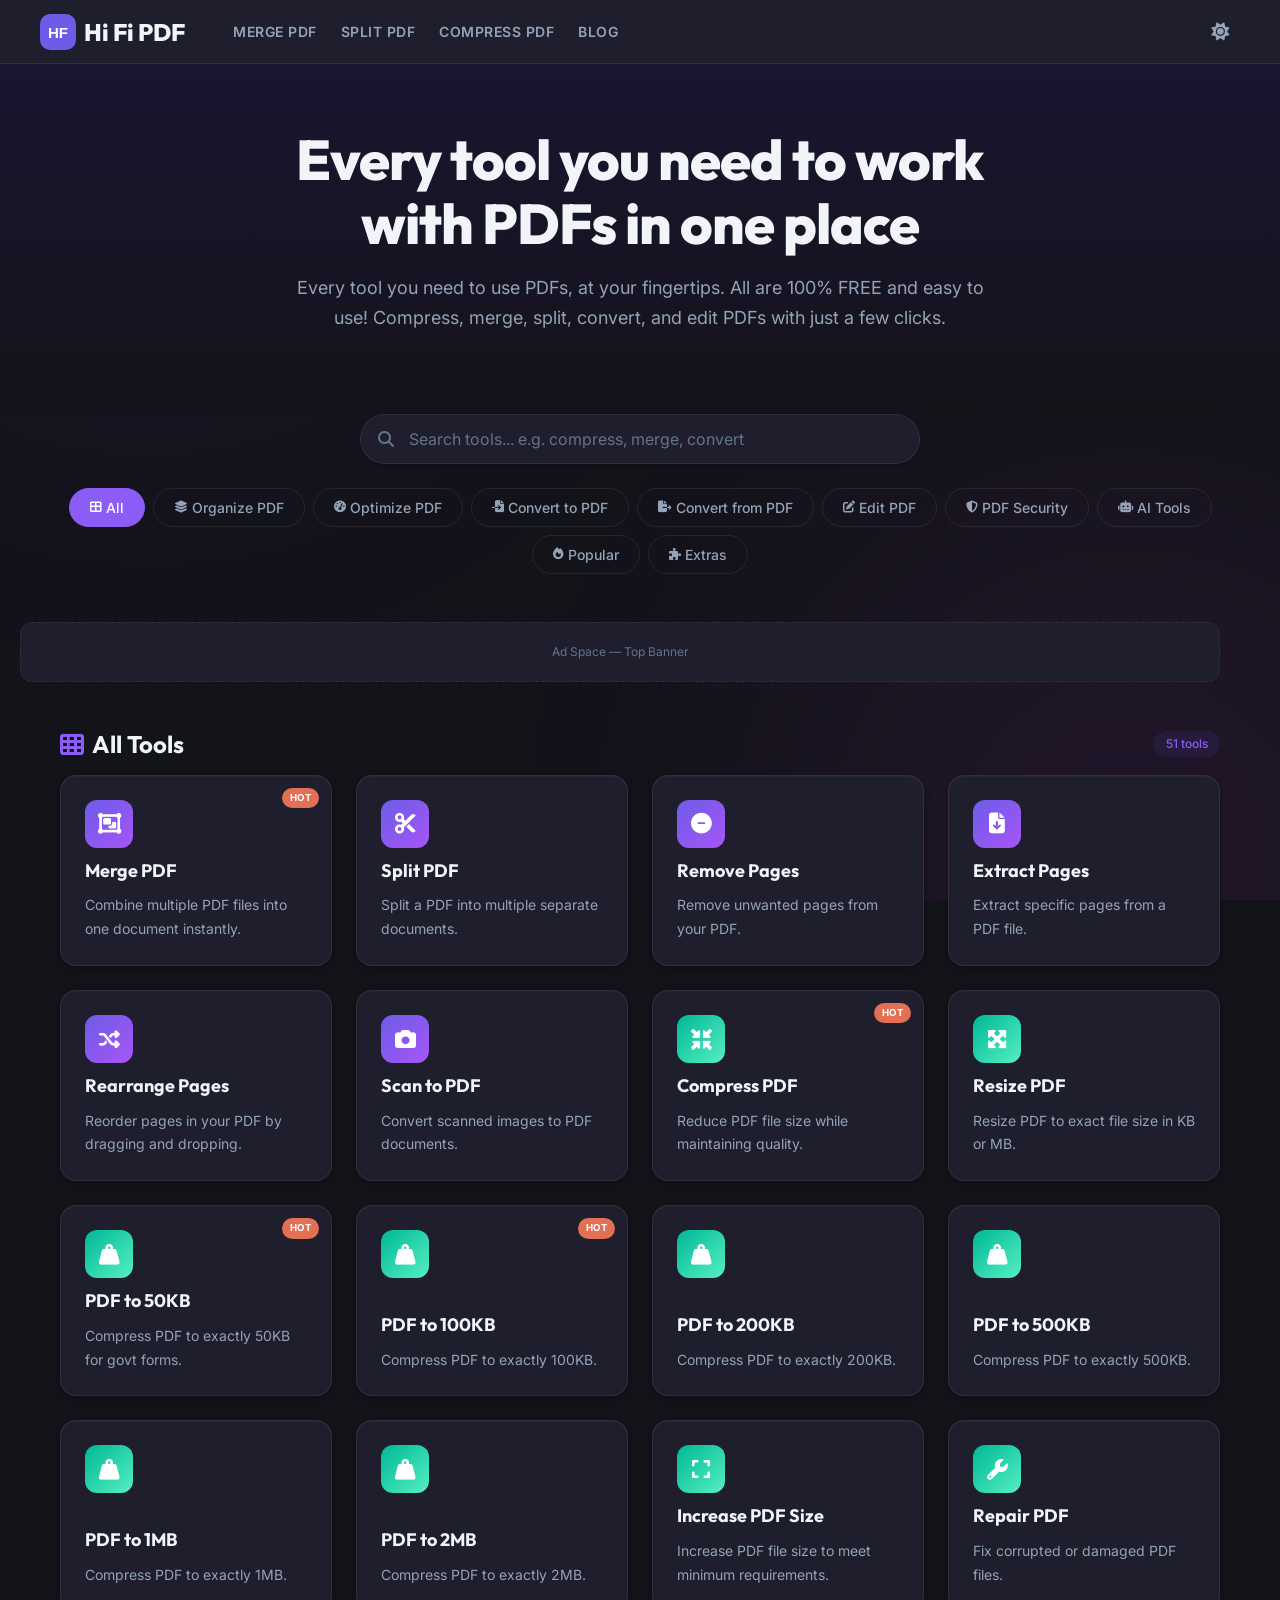
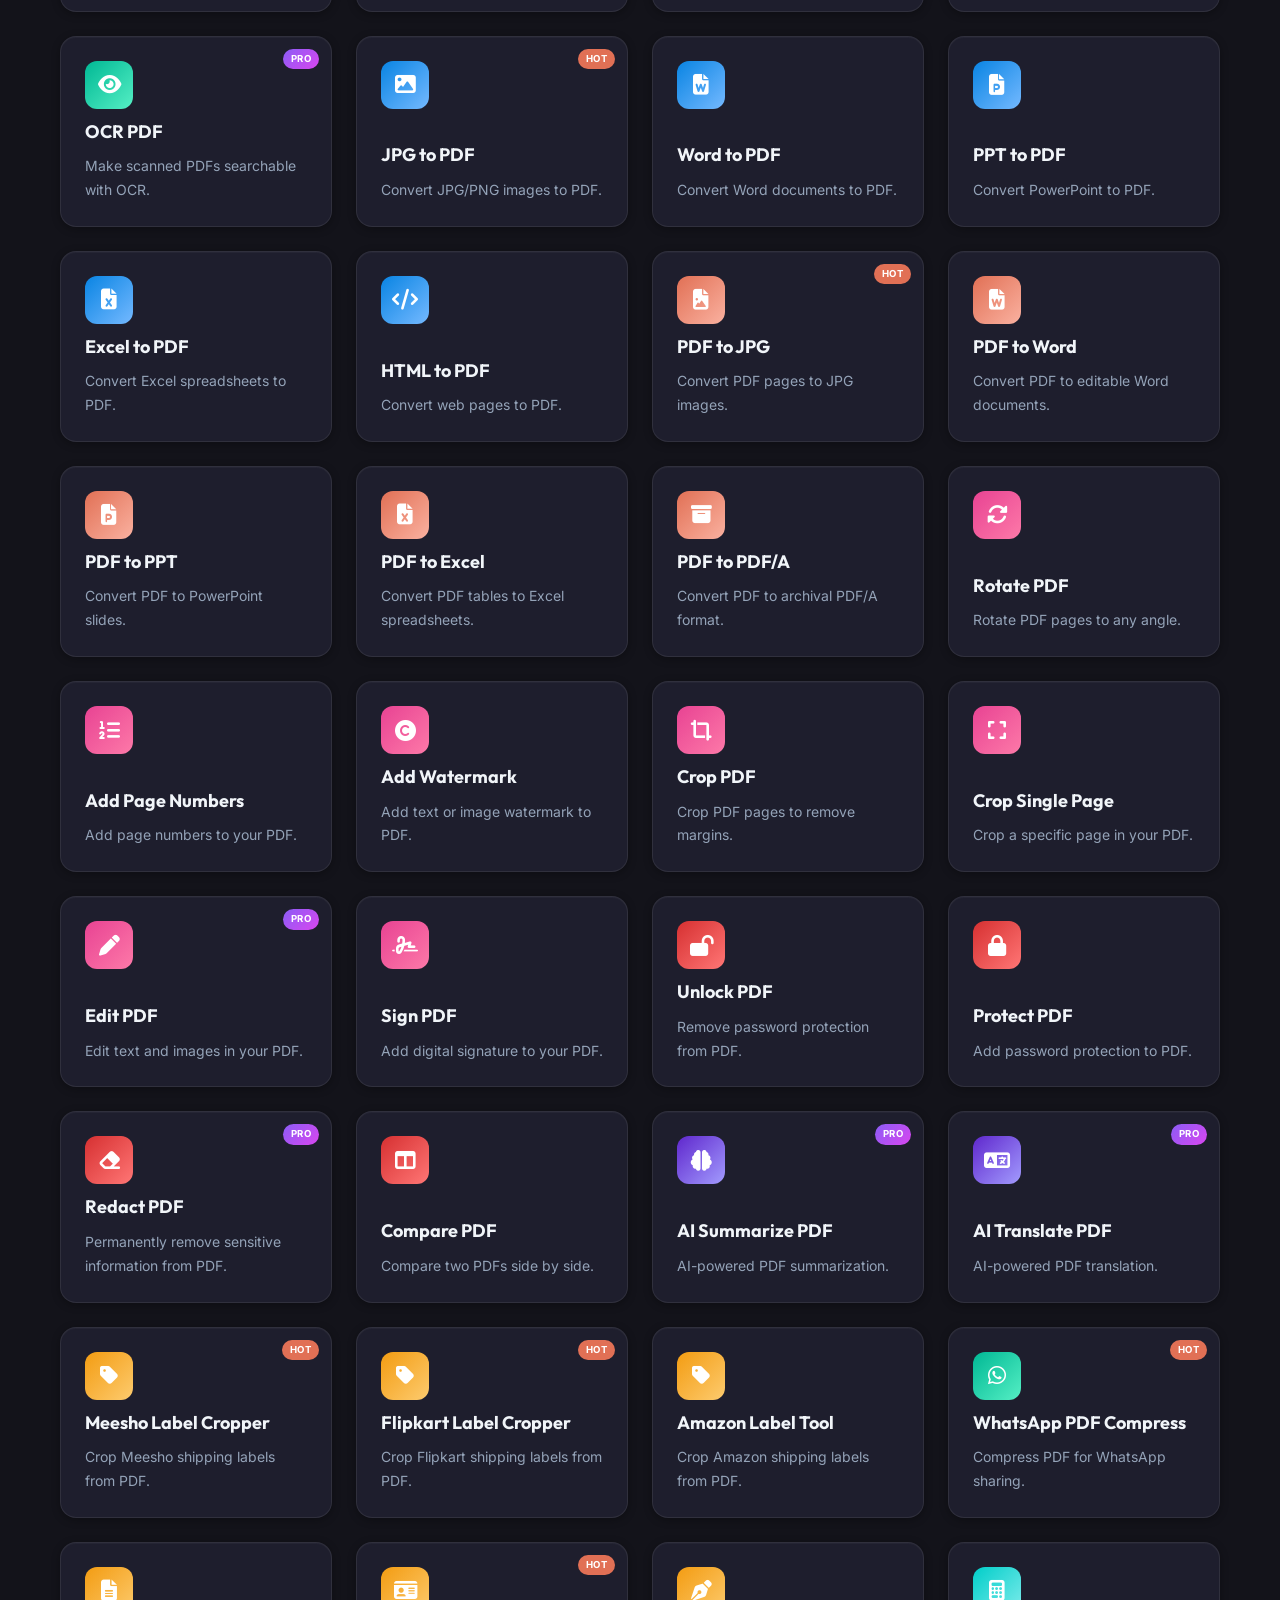
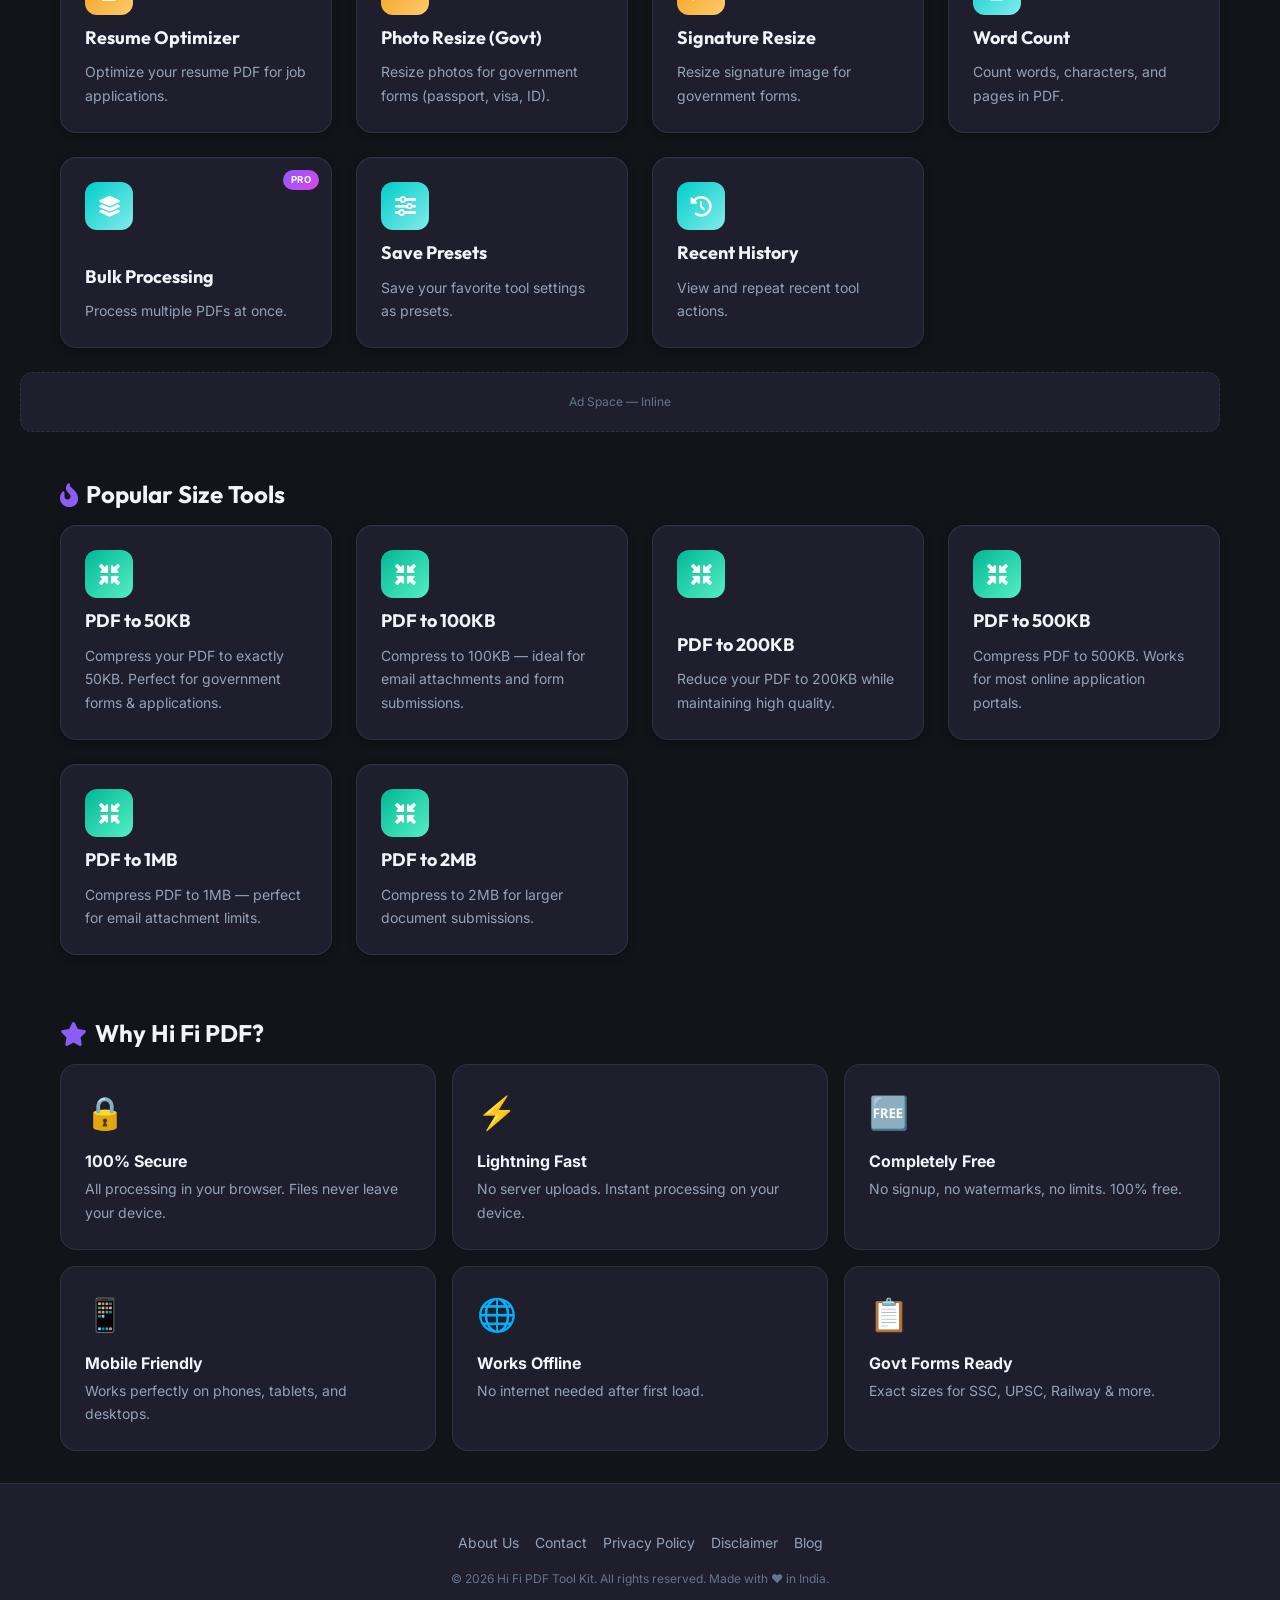
==== index.html @ 14dfd94e "Initial commit - Hi Fi PDF Tool Kit" ====
<!DOCTYPE html>
<html lang="en" data-theme="dark">
<head>
  <meta charset="UTF-8">
  <meta name="viewport" content="width=device-width, initial-scale=1.0, maximum-scale=5.0">
  <title>Hi Fi PDF Tool Kit — Fast, Secure & Smart PDF Tools</title>
  <meta name="description" content="Hi Fi PDF Tool Kit — Free online PDF tools. Compress, merge, split, convert, edit, and secure your PDFs instantly. No signup, no watermarks. Fast, secure & smart.">
  <meta name="keywords" content="pdf tools, compress pdf, merge pdf, split pdf, convert pdf, edit pdf, free pdf tools, online pdf, pdf compressor, pdf to jpg, jpg to pdf">
  <meta name="author" content="Hi Fi PDF Tool Kit">
  <meta name="robots" content="index, follow">
  <meta property="og:title" content="Hi Fi PDF Tool Kit — Fast, Secure & Smart PDF Tools">
  <meta property="og:description" content="Free online PDF tools. Compress, merge, split, convert, edit PDFs instantly. No signup required.">
  <meta property="og:type" content="website">
  <meta name="twitter:card" content="summary">
  <meta name="theme-color" content="#6C5CE7">
  <link rel="canonical" href="index.html">
  <link rel="manifest" href="manifest.json">
  <link rel="icon" type="image/svg+xml" href="data:image/svg+xml,<svg xmlns='http://www.w3.org/2000/svg' viewBox='0 0 100 100'><rect rx='20' width='100' height='100' fill='%236C5CE7'/><text x='50' y='68' text-anchor='middle' fill='white' font-size='42' font-family='Arial' font-weight='bold'>HF</text></svg>">
  <link rel="stylesheet" href="https://cdnjs.cloudflare.com/ajax/libs/font-awesome/6.5.1/css/all.min.css">
  <link href="https://unpkg.com/aos@2.3.1/dist/aos.css" rel="stylesheet">
  <link rel="stylesheet" href="css/styles.css">
  <script type="application/ld+json">
  {
    "@context": "https://schema.org",
    "@graph": [
      {
        "@type": "WebApplication",
        "name": "Hi Fi PDF Tool Kit",
        "description": "Free online PDF tools. Compress, merge, split, convert, edit and secure PDFs instantly in your browser without uploading.",
        "applicationCategory": "UtilityApplication",
        "operatingSystem": "Any",
        "aggregateRating": {
          "@type": "AggregateRating",
          "ratingValue": "4.9",
          "ratingCount": "15420"
        },
        "offers": { "@type": "Offer", "price": "0", "priceCurrency": "USD" },
        "creator": { "@type": "Organization", "name": "Hi Fi PDF Tool Kit" }
      },
      {
        "@type": "FAQPage",
        "mainEntity": [
          {
            "@type": "Question",
            "name": "Are these PDF tools really free?",
            "acceptedAnswer": { "@type": "Answer", "text": "Yes, Hi Fi PDF Tool Kit is 100% free forever. No signups, no watermarks, and no limits." }
          },
          {
            "@type": "Question",
            "name": "Is my downloaded PDF secure?",
            "acceptedAnswer": { "@type": "Answer", "text": "Absolutely. All PDF processing happens entirely in your web browser. Your files are never uploaded to our servers, ensuring maximum privacy and security." }
          }
        ]
      }
    ]
  }
  </script>
</head>
<body>
  <div class="ambient-bg"></div>

  <!-- Top Navigation (iLovePDF-style) -->
  <header class="top-nav" id="topNav">
    <div class="top-nav__inner">
      <a href="index.html" class="top-nav__brand">
        <svg width="36" height="36" viewBox="0 0 100 100" style="border-radius:10px"><rect rx="20" width="100" height="100" fill="#6C5CE7"/><text x="50" y="68" text-anchor="middle" fill="white" font-size="42" font-family="Arial" font-weight="bold">HF</text></svg>
        Hi Fi PDF
      </a>
      <nav class="top-nav__links">
        <a href="tool.html?id=merge-pdf" class="top-nav__link">Merge PDF</a>
        <a href="tool.html?id=split-pdf" class="top-nav__link">Split PDF</a>
        <a href="tool.html?id=compress-pdf" class="top-nav__link">Compress PDF</a>
        <a href="blog.html" class="top-nav__link">Blog</a>
      </nav>
      <div class="top-nav__actions">
        <button class="top-nav__btn" id="themeToggle" onclick="HiFiApp.toggleTheme()" aria-label="Toggle theme">
          <i class="fas fa-moon"></i>
        </button>
      </div>
    </div>
  </header>

  <!-- Hero Section (iLovePDF-style) -->
  <section class="hero" id="hero" data-aos="fade-up" data-aos-duration="800">
    <h1 class="hero__title">Every tool you need to work with PDFs in one place</h1>
    <p class="hero__tagline">Every tool you need to use PDFs, at your fingertips. All are 100% FREE and easy to use! Compress, merge, split, convert, and edit PDFs with just a few clicks.</p>
  </section>

  <!-- Search Bar -->
  <div class="search-bar" id="searchBar" data-aos="fade-up" data-aos-delay="100">
    <i class="fas fa-search search-bar__icon"></i>
    <input type="text" class="search-bar__input" id="searchInput" placeholder="Search tools... e.g. compress, merge, convert">
    <button class="search-bar__clear" id="searchClear"><i class="fas fa-times"></i></button>
  </div>

  <!-- Category Tabs (iLovePDF-style pills) -->
  <div class="category-tabs" id="categoryTabs" data-aos="fade-up" data-aos-delay="200">
    <button class="category-tab active" data-category="all"><i class="fas fa-th-large"></i> All</button>
    <button class="category-tab" data-category="organize"><i class="fas fa-layer-group"></i> Organize PDF</button>
    <button class="category-tab" data-category="optimize"><i class="fas fa-tachometer-alt"></i> Optimize PDF</button>
    <button class="category-tab" data-category="convert-to"><i class="fas fa-file-import"></i> Convert to PDF</button>
    <button class="category-tab" data-category="convert-from"><i class="fas fa-file-export"></i> Convert from PDF</button>
    <button class="category-tab" data-category="edit"><i class="fas fa-edit"></i> Edit PDF</button>
    <button class="category-tab" data-category="security"><i class="fas fa-shield-alt"></i> PDF Security</button>
    <button class="category-tab" data-category="ai"><i class="fas fa-robot"></i> AI Tools</button>
    <button class="category-tab" data-category="viral"><i class="fas fa-fire"></i> Popular</button>
    <button class="category-tab" data-category="extras"><i class="fas fa-puzzle-piece"></i> Extras</button>
  </div>

  <!-- Ad Zone Top -->
  <div class="ad-zone" id="adTop">Ad Space — Top Banner</div>

  <!-- Recent Tools -->
  <section id="recentSection" class="hidden">
    <div class="section-header">
      <h2 class="section-header__title"><i class="fas fa-history text-primary"></i> Recent Tools</h2>
      <a href="tool.html?id=recent-history" class="section-header__link">View All →</a>
    </div>
    <div class="tools-grid" id="recentGrid"></div>
  </section>

  <!-- No Results -->
  <div id="noResults" class="hidden" style="text-align:center;padding:var(--space-2xl) var(--container-padding)">
    <div style="font-size:3rem;margin-bottom:var(--space-base)">🔍</div>
    <h3 style="margin-bottom:var(--space-sm)">No tools found</h3>
    <p style="font-size:var(--fs-sm)">Try a different search term</p>
  </div>

  <!-- Tools Grid -->
  <div class="section-header" id="toolsSectionHeader" data-aos="fade-up" data-aos-delay="300">
    <h2 class="section-header__title"><i class="fas fa-th text-primary"></i> All Tools</h2>
    <span class="chip chip--primary" id="toolCount">50+ tools</span>
  </div>
  <div class="tools-grid" id="toolsGrid"></div>

  <!-- Ad Zone Inline -->
  <div class="ad-zone mt-lg" id="adInline">Ad Space — Inline</div>

  <!-- Popular Size Tools (SEO) -->
  <section data-aos="fade-up">
    <div class="section-header">
      <h2 class="section-header__title"><i class="fas fa-fire-alt text-primary"></i> Popular Size Tools</h2>
    </div>
    <div class="tools-grid">
      <a href="compress-pdf-to.html?size=50kb" class="tool-card">
        <div class="tool-card__icon icon-bg-green"><i class="fas fa-compress-arrows-alt"></i></div>
        <span class="tool-card__name">PDF to 50KB</span>
        <span class="tool-card__desc">Compress your PDF to exactly 50KB. Perfect for government forms & applications.</span>
      </a>
      <a href="compress-pdf-to.html?size=100kb" class="tool-card">
        <div class="tool-card__icon icon-bg-green"><i class="fas fa-compress-arrows-alt"></i></div>
        <span class="tool-card__name">PDF to 100KB</span>
        <span class="tool-card__desc">Compress to 100KB — ideal for email attachments and form submissions.</span>
      </a>
      <a href="compress-pdf-to.html?size=200kb" class="tool-card">
        <div class="tool-card__icon icon-bg-green"><i class="fas fa-compress-arrows-alt"></i></div>
        <span class="tool-card__name">PDF to 200KB</span>
        <span class="tool-card__desc">Reduce your PDF to 200KB while maintaining high quality.</span>
      </a>
      <a href="compress-pdf-to.html?size=500kb" class="tool-card">
        <div class="tool-card__icon icon-bg-green"><i class="fas fa-compress-arrows-alt"></i></div>
        <span class="tool-card__name">PDF to 500KB</span>
        <span class="tool-card__desc">Compress PDF to 500KB. Works for most online application portals.</span>
      </a>
      <a href="compress-pdf-to.html?size=1mb" class="tool-card">
        <div class="tool-card__icon icon-bg-green"><i class="fas fa-compress-arrows-alt"></i></div>
        <span class="tool-card__name">PDF to 1MB</span>
        <span class="tool-card__desc">Compress PDF to 1MB — perfect for email attachment limits.</span>
      </a>
      <a href="compress-pdf-to.html?size=2mb" class="tool-card">
        <div class="tool-card__icon icon-bg-green"><i class="fas fa-compress-arrows-alt"></i></div>
        <span class="tool-card__name">PDF to 2MB</span>
        <span class="tool-card__desc">Compress to 2MB for larger document submissions.</span>
      </a>
    </div>
  </section>

  <!-- Features Section -->
  <section class="mt-xl" data-aos="fade-up" data-aos-duration="800">
    <div class="section-header">
      <h2 class="section-header__title"><i class="fas fa-star text-primary"></i> Why Hi Fi PDF?</h2>
    </div>
    <div class="benefits-grid">
      <div class="benefit-card"><div class="benefit-card__icon">🔒</div><div class="benefit-card__title">100% Secure</div><div class="benefit-card__desc">All processing in your browser. Files never leave your device.</div></div>
      <div class="benefit-card"><div class="benefit-card__icon">⚡</div><div class="benefit-card__title">Lightning Fast</div><div class="benefit-card__desc">No server uploads. Instant processing on your device.</div></div>
      <div class="benefit-card"><div class="benefit-card__icon">🆓</div><div class="benefit-card__title">Completely Free</div><div class="benefit-card__desc">No signup, no watermarks, no limits. 100% free.</div></div>
      <div class="benefit-card"><div class="benefit-card__icon">📱</div><div class="benefit-card__title">Mobile Friendly</div><div class="benefit-card__desc">Works perfectly on phones, tablets, and desktops.</div></div>
      <div class="benefit-card"><div class="benefit-card__icon">🌐</div><div class="benefit-card__title">Works Offline</div><div class="benefit-card__desc">No internet needed after first load.</div></div>
      <div class="benefit-card"><div class="benefit-card__icon">📋</div><div class="benefit-card__title">Govt Forms Ready</div><div class="benefit-card__desc">Exact sizes for SSC, UPSC, Railway & more.</div></div>
    </div>
  </section>

  <!-- Footer -->
  <footer class="footer mt-xl" data-aos="fade-in">
    <div class="footer__links">
      <a href="about.html">About Us</a>
      <a href="contact.html">Contact</a>
      <a href="privacy.html">Privacy Policy</a>
      <a href="disclaimer.html">Disclaimer</a>
      <a href="blog.html">Blog</a>
    </div>
    <p class="footer__copy">© 2026 Hi Fi PDF Tool Kit. All rights reserved. Made with ❤️ in India.</p>
  </footer>

  <!-- Bottom Navigation -->
  <nav class="bottom-nav" id="bottomNav">
    <a href="index.html" class="bottom-nav__item active"><i class="fas fa-home"></i><span>Home</span></a>
    <a href="tool.html?id=compress-pdf" class="bottom-nav__item"><i class="fas fa-compress-arrows-alt"></i><span>Compress</span></a>
    <a href="blog.html" class="bottom-nav__item"><i class="fas fa-book"></i><span>Blog</span></a>
    <a href="tool.html?id=merge-pdf" class="bottom-nav__item"><i class="fas fa-object-group"></i><span>Merge</span></a>
    <a href="tool.html?id=recent-history" class="bottom-nav__item"><i class="fas fa-history"></i><span>Recent</span></a>
  </nav>

  <!-- Scripts -->
  <script src="https://unpkg.com/aos@2.3.1/dist/aos.js"></script>
  <script src="js/tools-config.js"></script>
  <script src="js/app.js"></script>
  <script>
    document.addEventListener('DOMContentLoaded', () => {
      HiFiApp.renderToolsGrid(ALL_TOOLS);
      const count = document.getElementById('toolCount');
      if (count) count.textContent = ALL_TOOLS.length + ' tools';
    });
  </script>
</body>
</html>
---- css/styles.css ----
/* ============================================
   Hi Fi PDF Tool Kit — Design System v3.0
   iLovePDF-Inspired Professional Redesign
   ============================================ */

/* --- Google Fonts --- */
@import url('https://fonts.googleapis.com/css2?family=Inter:wght@400;500;600;700;800&family=Outfit:wght@600;700;800&display=swap');

/* --- CSS Custom Properties --- */
:root {
  /* Primary Brand */
  --primary: #6C5CE7;
  --primary-light: #a29bfe;
  --primary-dark: #5a4bd1;
  --primary-gradient: linear-gradient(135deg, #6C5CE7, #a855f7);
  --primary-glow: 0 0 20px rgba(108, 92, 231, 0.3);

  /* Accent */
  --accent: #00B894;
  --accent-light: #55efc4;
  --accent-gradient: linear-gradient(135deg, #00B894, #00cec9);

  /* Backgrounds — Light, Clean, Professional */
  --bg-body: #f5f7ff;
  --bg-primary: #f5f7ff;
  --bg-secondary: #eef1fb;
  --bg-card: #FFFFFF;
  --bg-card-alt: #f0f2fa;
  --bg-elevated: #FFFFFF;
  --bg-glass: rgba(255, 255, 255, 0.85);
  --bg-overlay: rgba(0, 0, 0, 0.5);
  --bg-hero: linear-gradient(180deg, #ede8ff 0%, #f5f7ff 100%);

  /* Text */
  --text-primary: #1e293b;
  --text-secondary: #64748b;
  --text-tertiary: #94a3b8;
  --text-on-primary: #FFFFFF;

  /* Borders */
  --border: #e2e8f0;
  --border-light: #f1f5f9;
  --border-focus: #6C5CE7;

  /* Status */
  --success: #00B894;
  --success-bg: rgba(0, 184, 148, 0.1);
  --warning: #FDCB6E;
  --warning-bg: rgba(253, 203, 110, 0.1);
  --error: #E17055;
  --error-bg: rgba(225, 112, 85, 0.1);
  --info: #74b9ff;
  --info-bg: rgba(116, 185, 255, 0.1);

  /* Shadows */
  --shadow-sm: 0 1px 3px rgba(0, 0, 0, 0.04);
  --shadow-md: 0 4px 12px rgba(0, 0, 0, 0.06);
  --shadow-lg: 0 8px 30px rgba(0, 0, 0, 0.08);
  --shadow-xl: 0 20px 50px rgba(0, 0, 0, 0.1);
  --shadow-card: 0 1px 3px rgba(0,0,0,0.04), 0 2px 8px rgba(108, 92, 231, 0.04);
  --shadow-card-hover: 0 8px 30px rgba(108, 92, 231, 0.12), 0 2px 8px rgba(0,0,0,0.04);

  /* Radius */
  --radius-sm: 8px;
  --radius-md: 12px;
  --radius-lg: 16px;
  --radius-xl: 24px;
  --radius-full: 9999px;

  /* Spacing */
  --space-xs: 4px;
  --space-sm: 8px;
  --space-md: 12px;
  --space-base: 16px;
  --space-lg: 24px;
  --space-xl: 32px;
  --space-2xl: 48px;
  --space-3xl: 64px;

  /* Typography */
  --font-body: 'Inter', -apple-system, BlinkMacSystemFont, sans-serif;
  --font-heading: 'Outfit', 'Inter', sans-serif;
  --fs-xs: 0.75rem;
  --fs-sm: 0.875rem;
  --fs-base: 1rem;
  --fs-lg: 1.125rem;
  --fs-xl: 1.5rem;
  --fs-2xl: 2rem;
  --fs-3xl: 2.75rem;
  --fs-4xl: 3.5rem;
  --fw-normal: 400;
  --fw-medium: 500;
  --fw-semibold: 600;
  --fw-bold: 700;
  --fw-extrabold: 800;
  --lh-tight: 1.2;
  --lh-normal: 1.5;
  --lh-relaxed: 1.7;

  /* Transitions */
  --transition-fast: 150ms ease;
  --transition-base: 250ms ease;
  --transition-slow: 400ms cubic-bezier(0.4, 0, 0.2, 1);
  --transition-bounce: 500ms cubic-bezier(0.34, 1.56, 0.64, 1);

  /* Z-Index */
  --z-dropdown: 100;
  --z-sticky: 200;
  --z-modal-bg: 300;
  --z-modal: 400;
  --z-toast: 500;
  --z-tooltip: 600;

  /* Layout */
  --nav-height: 64px;
  --bottom-nav-height: 64px;
  --max-width: 1200px;
  --container-padding: 20px;
}

/* --- Premium Dark Mode --- */
[data-theme="dark"] {
  --primary: #8b5cf6;
  --primary-light: #a78bfa;
  --primary-dark: #7c3aed;
  --primary-gradient: linear-gradient(135deg, #8b5cf6, #d946ef);
  --primary-glow: 0 0 25px rgba(139, 92, 246, 0.4);
  --accent: #22d3ee;
  --accent-light: #67e8f9;
  --accent-gradient: linear-gradient(135deg, #06b6d4, #3b82f6);
  --bg-body: #13131a;
  --bg-primary: #13131a;
  --bg-secondary: #1e1e2d;
  --bg-card: #1e1e2d;
  --bg-card-alt: #252538;
  --bg-elevated: #252538;
  --bg-glass: rgba(19, 19, 26, 0.85);
  --bg-overlay: rgba(0, 0, 0, 0.85);
  --bg-hero: linear-gradient(180deg, #1a1530 0%, #13131a 100%);
  --text-primary: #f1f5f9;
  --text-secondary: #94a3b8;
  --text-tertiary: #64748b;
  --border: rgba(255, 255, 255, 0.08);
  --border-light: rgba(255, 255, 255, 0.04);
  --shadow-sm: 0 1px 3px rgba(0, 0, 0, 0.3);
  --shadow-md: 0 4px 12px rgba(0, 0, 0, 0.4);
  --shadow-lg: 0 8px 30px rgba(0, 0, 0, 0.5);
  --shadow-card: 0 2px 8px rgba(0,0,0,0.3), inset 0 1px 0 rgba(255,255,255,0.03);
  --shadow-card-hover: 0 12px 30px rgba(139,92,246,0.2), inset 0 1px 0 rgba(255,255,255,0.08);
}

/* --- Reset & Base --- */
*, *::before, *::after {
  margin: 0;
  padding: 0;
  box-sizing: border-box;
}

html {
  scroll-behavior: smooth;
  -webkit-text-size-adjust: 100%;
  -webkit-tap-highlight-color: transparent;
}

body {
  font-family: var(--font-body);
  font-size: var(--fs-base);
  line-height: var(--lh-normal);
  color: var(--text-primary);
  background-color: var(--bg-body);
  min-height: 100vh;
  overflow-x: hidden;
  -webkit-font-smoothing: antialiased;
  -moz-osx-font-smoothing: grayscale;
  padding-bottom: calc(var(--bottom-nav-height) + 16px);
  position: relative;
}

/* Premium Ambient Background */
.ambient-bg {
  position: fixed;
  top: 0;
  left: 0;
  width: 100vw;
  height: 100vh;
  pointer-events: none;
  z-index: -1;
  overflow: hidden;
}
.ambient-bg::before, .ambient-bg::after {
  content: '';
  position: absolute;
  width: 700px;
  height: 700px;
  border-radius: 50%;
  filter: blur(150px);
  opacity: 0.12;
  animation: float 30s cubic-bezier(0.4, 0, 0.2, 1) infinite alternate;
}
[data-theme="dark"] .ambient-bg::before, [data-theme="dark"] .ambient-bg::after { opacity: 0.08; }
.ambient-bg::before {
  top: -300px;
  left: -200px;
  background: var(--primary);
}
.ambient-bg::after {
  bottom: -300px;
  right: -200px;
  background: #d946ef;
  animation-delay: -15s;
}
@keyframes float {
  0% { transform: translate(0, 0) scale(1); }
  50% { transform: translate(10%, 10%) scale(1.1); }
  100% { transform: translate(-5%, 5%) scale(0.95); }
}

a { color: var(--primary); text-decoration: none; transition: color var(--transition-fast); }
a:hover { color: var(--primary-dark); }
img { max-width: 100%; height: auto; display: block; }
button { cursor: pointer; font-family: inherit; border: none; background: none; }
input, select, textarea { font-family: inherit; font-size: inherit; }
ul, ol { list-style: none; }

/* --- Typography --- */
h1, h2, h3, h4, h5, h6 {
  font-family: var(--font-heading);
  font-weight: var(--fw-bold);
  line-height: var(--lh-tight);
  color: var(--text-primary);
}
h1 { font-size: var(--fs-2xl); }
h2 { font-size: var(--fs-xl); }
h3 { font-size: var(--fs-lg); }
p { color: var(--text-secondary); line-height: var(--lh-relaxed); }

/* --- Container --- */
.container {
  width: 100%;
  max-width: var(--max-width);
  margin: 0 auto;
  padding: 0 var(--container-padding);
}

/* ============================================
   TOP NAVIGATION BAR (iLovePDF-style)
   ============================================ */
.top-nav {
  position: sticky;
  top: 0;
  z-index: var(--z-sticky);
  background: var(--bg-card);
  border-bottom: 1px solid var(--border);
  height: var(--nav-height);
  display: flex;
  align-items: center;
  padding: 0 var(--container-padding);
  transition: box-shadow var(--transition-base);
}
.top-nav.scrolled {
  box-shadow: var(--shadow-md);
}

.top-nav__inner {
  display: flex;
  align-items: center;
  width: 100%;
  max-width: var(--max-width);
  margin: 0 auto;
}

.top-nav__brand {
  display: flex;
  align-items: center;
  gap: var(--space-sm);
  font-family: var(--font-heading);
  font-weight: var(--fw-extrabold);
  font-size: var(--fs-xl);
  color: var(--text-primary);
  text-decoration: none;
  flex-shrink: 0;
}
.top-nav__brand:hover { color: var(--primary); }

.top-nav__brand img, .top-nav__brand svg {
  width: 36px;
  height: 36px;
  border-radius: var(--radius-sm);
}

/* Desktop nav links */
.top-nav__links {
  display: none;
  align-items: center;
  gap: var(--space-lg);
  margin-left: var(--space-2xl);
}
@media (min-width: 769px) {
  .top-nav__links { display: flex; }
}
.top-nav__link {
  font-size: var(--fs-sm);
  font-weight: var(--fw-semibold);
  color: var(--text-secondary);
  text-decoration: none;
  text-transform: uppercase;
  letter-spacing: 0.5px;
  transition: color var(--transition-fast);
  white-space: nowrap;
}
.top-nav__link:hover, .top-nav__link.active {
  color: var(--text-primary);
}

.top-nav__actions {
  display: flex;
  align-items: center;
  gap: var(--space-sm);
  margin-left: auto;
}

.top-nav__btn {
  width: 40px;
  height: 40px;
  display: flex;
  align-items: center;
  justify-content: center;
  border-radius: var(--radius-full);
  color: var(--text-secondary);
  font-size: var(--fs-lg);
  transition: all var(--transition-fast);
}

.top-nav__btn:hover, .top-nav__btn.active {
  background: var(--bg-secondary);
  color: var(--primary);
}

/* ============================================
   HERO SECTION (iLovePDF-style)
   ============================================ */
.hero {
  background: var(--bg-hero);
  padding: var(--space-3xl) var(--container-padding) var(--space-2xl);
  text-align: center;
  position: relative;
  overflow: hidden;
}

.hero__title {
  font-family: var(--font-heading);
  font-size: clamp(1.8rem, 5vw, var(--fs-4xl));
  font-weight: var(--fw-extrabold);
  color: var(--text-primary);
  margin-bottom: var(--space-base);
  line-height: 1.15;
  letter-spacing: -1px;
  max-width: 800px;
  margin-left: auto;
  margin-right: auto;
}

.hero__tagline {
  font-size: clamp(var(--fs-base), 2vw, var(--fs-lg));
  color: var(--text-secondary);
  max-width: 700px;
  margin: 0 auto var(--space-xl);
  line-height: var(--lh-relaxed);
}

/* ============================================
   CATEGORY TABS (iLovePDF-style pills)
   ============================================ */
.category-tabs {
  display: flex;
  flex-wrap: wrap;
  justify-content: center;
  gap: var(--space-sm);
  padding: 0 var(--container-padding) var(--space-xl);
}

.category-tabs::-webkit-scrollbar { display: none; }

.category-tab {
  flex-shrink: 0;
  padding: 10px 20px;
  border-radius: var(--radius-full);
  font-size: var(--fs-sm);
  font-weight: var(--fw-medium);
  color: var(--text-secondary);
  background: transparent;
  border: 1.5px solid var(--border);
  white-space: nowrap;
  transition: all var(--transition-fast);
  display: flex;
  align-items: center;
  gap: var(--space-xs);
  cursor: pointer;
}

.category-tab:hover {
  border-color: var(--text-secondary);
  color: var(--text-primary);
  background: var(--bg-card);
}

.category-tab.active {
  background: var(--text-primary);
  color: var(--bg-card);
  border-color: var(--text-primary);
}
[data-theme="dark"] .category-tab.active {
  background: var(--primary);
  color: #fff;
  border-color: var(--primary);
}

.category-tab i { font-size: var(--fs-xs); }

/* ============================================
   SEARCH BAR
   ============================================ */
.search-bar {
  position: relative;
  max-width: 600px;
  margin: 0 auto var(--space-lg);
  padding: 0 var(--container-padding);
}

.search-bar__input {
  width: 100%;
  padding: 14px 20px;
  padding-left: 48px;
  border-radius: var(--radius-full);
  border: 1.5px solid var(--border);
  background: var(--bg-card);
  color: var(--text-primary);
  font-size: var(--fs-base);
  transition: all var(--transition-fast);
  outline: none;
  box-shadow: var(--shadow-sm);
}

.search-bar__input:focus {
  border-color: var(--primary);
  box-shadow: 0 0 0 3px rgba(108, 92, 231, 0.12);
}

.search-bar__input::placeholder { color: var(--text-tertiary); }

.search-bar__icon {
  position: absolute;
  left: calc(var(--container-padding) + 18px);
  top: 50%;
  transform: translateY(-50%);
  color: var(--text-tertiary);
  font-size: var(--fs-base);
}

.search-bar__clear {
  position: absolute;
  right: calc(var(--container-padding) + 14px);
  top: 50%;
  transform: translateY(-50%);
  color: var(--text-tertiary);
  font-size: var(--fs-sm);
  display: none;
  width: 28px;
  height: 28px;
  align-items: center;
  justify-content: center;
  border-radius: var(--radius-full);
}

.search-bar__clear.visible { display: flex; }

/* ============================================
   TOOL CARDS GRID (iLovePDF-style)
   ============================================ */
.tools-grid {
  display: grid;
  grid-template-columns: repeat(2, 1fr);
  gap: var(--space-base);
  padding: 0 var(--container-padding);
  max-width: var(--max-width);
  margin: 0 auto;
}

@media (min-width: 600px) { .tools-grid { grid-template-columns: repeat(3, 1fr); } }
@media (min-width: 900px) { .tools-grid { grid-template-columns: repeat(4, 1fr); gap: var(--space-lg); } }

/* ============================================
   TOOL CARD (iLovePDF-style – Large with Description)
   ============================================ */
.tool-card {
  background: var(--bg-card);
  border-radius: var(--radius-lg);
  padding: var(--space-lg);
  text-align: left;
  border: 1px solid var(--border);
  box-shadow: var(--shadow-card);
  transition: all 0.3s ease;
  cursor: pointer;
  position: relative;
  overflow: hidden;
  display: flex;
  flex-direction: column;
  align-items: flex-start;
  gap: var(--space-md);
  min-height: 180px;
  text-decoration: none;
  color: inherit;
}

.tool-card:hover {
  transform: translateY(-4px);
  box-shadow: var(--shadow-card-hover);
  border-color: var(--primary-light);
}

.tool-card:active {
  transform: translateY(-1px);
}

.tool-card__icon {
  width: 48px;
  height: 48px;
  border-radius: var(--radius-md);
  display: flex;
  align-items: center;
  justify-content: center;
  font-size: 1.3rem;
  color: #fff;
  flex-shrink: 0;
}

.tool-card__name {
  font-family: var(--font-heading);
  font-size: var(--fs-lg);
  font-weight: var(--fw-bold);
  color: var(--text-primary);
  line-height: var(--lh-tight);
  margin-top: auto;
}

.tool-card__desc {
  font-size: var(--fs-sm);
  color: var(--text-secondary);
  line-height: var(--lh-relaxed);
  display: -webkit-box;
  -webkit-line-clamp: 3;
  line-clamp: 3;
  -webkit-box-orient: vertical;
  overflow: hidden;
}

.tool-card__badge {
  position: absolute;
  top: var(--space-md);
  right: var(--space-md);
  font-size: 0.6rem;
  font-weight: var(--fw-bold);
  padding: 3px 8px;
  border-radius: var(--radius-full);
  text-transform: uppercase;
  letter-spacing: 0.5px;
}

.tool-card__badge--new { background: var(--accent); color: #fff; }
.tool-card__badge--hot { background: var(--error); color: #fff; }
.tool-card__badge--pro { background: var(--primary-gradient); color: #fff; }

/* Icon BG Colors */
.icon-bg-purple { background: linear-gradient(135deg, #6C5CE7, #a855f7); }
.icon-bg-blue { background: linear-gradient(135deg, #0984e3, #74b9ff); }
.icon-bg-green { background: linear-gradient(135deg, #00b894, #55efc4); }
.icon-bg-orange { background: linear-gradient(135deg, #e17055, #fab1a0); }
.icon-bg-pink { background: linear-gradient(135deg, #e84393, #fd79a8); }
.icon-bg-teal { background: linear-gradient(135deg, #00cec9, #81ecec); }
.icon-bg-red { background: linear-gradient(135deg, #d63031, #ff7675); }
.icon-bg-yellow { background: linear-gradient(135deg, #f39c12, #fdcb6e); }
.icon-bg-indigo { background: linear-gradient(135deg, #5f27cd, #a29bfe); }

/* ============================================
   SECTION HEADERS
   ============================================ */
.section-header {
  display: flex;
  align-items: center;
  justify-content: space-between;
  padding: var(--space-xl) var(--container-padding) var(--space-base);
  max-width: var(--max-width);
  margin: 0 auto;
}

.section-header__title {
  font-size: var(--fs-xl);
  font-weight: var(--fw-bold);
  display: flex;
  align-items: center;
  gap: var(--space-sm);
}

.section-header__link {
  font-size: var(--fs-sm);
  font-weight: var(--fw-medium);
  color: var(--primary);
}

/* ============================================
   FILE UPLOAD ZONE
   ============================================ */
.upload-zone {
  border: 2px dashed rgba(108, 92, 231, 0.4);
  border-radius: var(--radius-xl);
  padding: var(--space-2xl) var(--space-lg);
  text-align: center;
  transition: all 0.3s ease;
  cursor: pointer;
  background: var(--bg-card);
  position: relative;
  overflow: hidden;
}

.upload-zone:hover, .upload-zone.drag-over {
  border-color: var(--primary);
  background: rgba(108, 92, 231, 0.03);
  box-shadow: 0 10px 40px rgba(108, 92, 231, 0.12);
  transform: translateY(-2px);
}

.upload-zone:hover .upload-zone__icon {
  transform: scale(1.1) translateY(-5px);
  opacity: 1;
}

.upload-zone__icon {
  font-size: 3rem;
  color: var(--primary);
  margin-bottom: var(--space-base);
  transition: all 0.3s cubic-bezier(0.34, 1.56, 0.64, 1);
  opacity: 0.9;
}

.upload-zone__title {
  font-size: var(--fs-lg);
  font-weight: var(--fw-semibold);
  margin-bottom: var(--space-sm);
}

.upload-zone__subtitle {
  font-size: var(--fs-sm);
  color: var(--text-tertiary);
}

.upload-zone__btn {
  display: inline-flex;
  align-items: center;
  gap: var(--space-sm);
  margin-top: var(--space-base);
  padding: var(--space-md) var(--space-lg);
  background: var(--primary-gradient);
  color: #fff;
  border-radius: var(--radius-full);
  font-weight: var(--fw-semibold);
  font-size: var(--fs-base);
  box-shadow: var(--primary-glow);
  transition: all var(--transition-base);
}

.upload-zone__btn:hover {
  transform: translateY(-2px);
  box-shadow: 0 6px 20px rgba(108, 92, 231, 0.4);
}

/* ============================================
   BUTTONS
   ============================================ */
.btn {
  display: inline-flex;
  align-items: center;
  justify-content: center;
  gap: var(--space-sm);
  font-weight: var(--fw-semibold);
  border-radius: var(--radius-full);
  transition: all var(--transition-base);
  white-space: nowrap;
  line-height: 1;
  text-decoration: none;
}

.btn--primary {
  background: var(--primary-gradient);
  color: #fff;
  padding: var(--space-md) var(--space-lg);
  box-shadow: var(--primary-glow);
}

.btn--primary:hover { transform: translateY(-1px); box-shadow: 0 6px 20px rgba(108, 92, 231, 0.4); }

.btn--secondary {
  background: var(--bg-card);
  color: var(--text-primary);
  padding: var(--space-md) var(--space-lg);
  border: 1px solid var(--border);
}

.btn--secondary:hover { border-color: var(--primary); color: var(--primary); }

.btn--success {
  background: var(--accent-gradient);
  color: #fff;
  padding: var(--space-md) var(--space-lg);
}

.btn--sm { padding: var(--space-sm) var(--space-base); font-size: var(--fs-sm); }
.btn--lg { padding: var(--space-base) var(--space-xl); font-size: var(--fs-lg); }
.btn--block { width: 100%; }
.btn:disabled { opacity: 0.5; pointer-events: none; }

/* ============================================
   PROGRESS BAR
   ============================================ */
.progress {
  width: 100%;
  height: 8px;
  background: var(--bg-secondary);
  border-radius: var(--radius-full);
  overflow: hidden;
}

.progress__bar {
  height: 100%;
  background: var(--primary-gradient);
  border-radius: var(--radius-full);
  transition: width var(--transition-slow);
  width: 0%;
}

.progress__bar--success { background: var(--accent-gradient); }

/* ============================================
   RESULT CARD
   ============================================ */
.result-card {
  background: var(--bg-card);
  border-radius: var(--radius-lg);
  padding: var(--space-lg);
  border: 1px solid var(--border-light);
  box-shadow: var(--shadow-md);
}

.result-card__header {
  display: flex;
  align-items: center;
  gap: var(--space-md);
  margin-bottom: var(--space-base);
}

.result-card__icon {
  width: 48px;
  height: 48px;
  border-radius: var(--radius-md);
  background: var(--success-bg);
  color: var(--success);
  display: flex;
  align-items: center;
  justify-content: center;
  font-size: var(--fs-xl);
}

.result-card__info { flex: 1; }
.result-card__filename { font-weight: var(--fw-semibold); font-size: var(--fs-sm); }
.result-card__meta { font-size: var(--fs-xs); color: var(--text-tertiary); }

.result-card__savings {
  display: inline-flex;
  align-items: center;
  gap: var(--space-xs);
  background: var(--success-bg);
  color: var(--success);
  padding: var(--space-xs) var(--space-sm);
  border-radius: var(--radius-full);
  font-size: var(--fs-xs);
  font-weight: var(--fw-bold);
}

/* ============================================
   FAQ ACCORDION
   ============================================ */
.faq-item {
  border: 1px solid var(--border);
  border-radius: var(--radius-md);
  margin-bottom: var(--space-sm);
  overflow: hidden;
  background: var(--bg-card);
}

.faq-item__q {
  width: 100%;
  padding: var(--space-base);
  display: flex;
  align-items: center;
  justify-content: space-between;
  font-weight: var(--fw-semibold);
  font-size: var(--fs-sm);
  color: var(--text-primary);
  text-align: left;
  transition: background var(--transition-fast);
}

.faq-item__q:hover { background: var(--bg-secondary); }
.faq-item__q i { transition: transform var(--transition-base); color: var(--text-tertiary); }
.faq-item.open .faq-item__q i { transform: rotate(180deg); }

.faq-item__a {
  max-height: 0;
  overflow: hidden;
  transition: max-height var(--transition-slow);
}

.faq-item.open .faq-item__a { max-height: 500px; }

.faq-item__a-inner {
  padding: 0 var(--space-base) var(--space-base);
  font-size: var(--fs-sm);
  color: var(--text-secondary);
  line-height: var(--lh-relaxed);
}

/* ============================================
   BOTTOM NAVIGATION
   ============================================ */
.bottom-nav {
  position: fixed;
  bottom: 0;
  left: 0;
  right: 0;
  z-index: var(--z-sticky);
  background: var(--bg-card);
  border-top: 1px solid var(--border);
  height: var(--bottom-nav-height);
  display: flex;
  align-items: center;
  justify-content: space-around;
  padding: 0 var(--space-sm);
}

.bottom-nav__item {
  display: flex;
  flex-direction: column;
  align-items: center;
  gap: 3px;
  padding: var(--space-xs) var(--space-sm);
  color: var(--text-tertiary);
  font-size: 0.65rem;
  font-weight: var(--fw-medium);
  transition: color var(--transition-fast);
  min-width: 56px;
  text-decoration: none;
  position: relative;
}

.bottom-nav__item i { font-size: 1.25rem; }
.bottom-nav__item:hover, .bottom-nav__item.active { color: var(--primary); }

.bottom-nav__item.active::after {
  content: '';
  position: absolute;
  top: 0;
  width: 24px;
  height: 3px;
  background: var(--primary-gradient);
  border-radius: 0 0 3px 3px;
}

/* Hide bottom nav on desktop */
@media (min-width: 769px) {
  .bottom-nav { display: none; }
  body { padding-bottom: 0; }
}

/* ============================================
   TOAST NOTIFICATION
   ============================================ */
.toast-container {
  position: fixed;
  top: calc(var(--nav-height) + 8px);
  right: var(--container-padding);
  left: var(--container-padding);
  z-index: var(--z-toast);
  display: flex;
  flex-direction: column;
  gap: var(--space-sm);
  pointer-events: none;
}

.toast {
  background: var(--bg-elevated);
  border-radius: var(--radius-md);
  padding: var(--space-md) var(--space-base);
  box-shadow: var(--shadow-lg);
  border-left: 4px solid var(--primary);
  display: flex;
  align-items: center;
  gap: var(--space-md);
  pointer-events: auto;
  animation: slideInRight 0.3s ease;
}

.toast--success { border-left-color: var(--success); }
.toast--error { border-left-color: var(--error); }
.toast--warning { border-left-color: var(--warning); }
.toast__msg { flex: 1; font-size: var(--fs-sm); font-weight: var(--fw-medium); }
.toast__close { color: var(--text-tertiary); font-size: var(--fs-sm); padding: var(--space-xs); }

/* ============================================
   MODAL
   ============================================ */
.modal-overlay {
  position: fixed;
  inset: 0;
  background: var(--bg-overlay);
  z-index: var(--z-modal-bg);
  display: flex;
  align-items: flex-end;
  justify-content: center;
  opacity: 0;
  visibility: hidden;
  transition: all var(--transition-base);
}

.modal-overlay.active { opacity: 1; visibility: visible; }

.modal {
  background: var(--bg-card);
  border-radius: var(--radius-xl) var(--radius-xl) 0 0;
  width: 100%;
  max-width: 500px;
  max-height: 85vh;
  overflow-y: auto;
  transform: translateY(100%);
  transition: transform var(--transition-slow);
  padding: var(--space-lg);
}

.modal-overlay.active .modal { transform: translateY(0); }

.modal__handle {
  width: 40px;
  height: 4px;
  background: var(--border);
  border-radius: var(--radius-full);
  margin: 0 auto var(--space-base);
}

@media (min-width: 769px) {
  .modal-overlay { align-items: center; }
  .modal {
    border-radius: var(--radius-xl);
    max-height: 80vh;
    transform: translateY(20px) scale(0.95);
  }
  .modal-overlay.active .modal { transform: translateY(0) scale(1); }
}

/* ============================================
   AD ZONES
   ============================================ */
.ad-zone {
  background: var(--bg-secondary);
  border: 1px dashed var(--border);
  border-radius: var(--radius-md);
  padding: var(--space-base);
  text-align: center;
  color: var(--text-tertiary);
  font-size: var(--fs-xs);
  min-height: 60px;
  display: flex;
  align-items: center;
  justify-content: center;
  margin: var(--space-base) var(--container-padding);
  max-width: var(--max-width);
}

.ad-zone--sticky {
  position: fixed;
  bottom: var(--bottom-nav-height);
  left: 0;
  right: 0;
  z-index: var(--z-dropdown);
  margin: 0;
  border-radius: 0;
}

/* ============================================
   STEPS GUIDE
   ============================================ */
.steps { counter-reset: step; padding: 0 var(--container-padding); }

.step {
  display: flex;
  gap: var(--space-base);
  padding: var(--space-base) 0;
  position: relative;
}

.step::before {
  counter-increment: step;
  content: counter(step);
  width: 32px;
  height: 32px;
  border-radius: var(--radius-full);
  background: var(--primary-gradient);
  color: #fff;
  display: flex;
  align-items: center;
  justify-content: center;
  font-weight: var(--fw-bold);
  font-size: var(--fs-sm);
  flex-shrink: 0;
}

.step__content { flex: 1; }
.step__title { font-weight: var(--fw-semibold); font-size: var(--fs-base); margin-bottom: 2px; }
.step__desc { font-size: var(--fs-sm); color: var(--text-secondary); }

/* ============================================
   BENEFITS GRID (iLovePDF-style)
   ============================================ */
.benefits-grid {
  display: grid;
  grid-template-columns: repeat(2, 1fr);
  gap: var(--space-base);
  padding: 0 var(--container-padding);
  max-width: var(--max-width);
  margin: 0 auto;
}
@media (min-width: 769px) {
  .benefits-grid { grid-template-columns: repeat(3, 1fr); }
}

.benefit-card {
  background: var(--bg-card);
  border-radius: var(--radius-lg);
  padding: var(--space-lg);
  border: 1px solid var(--border);
  transition: transform 0.3s ease, box-shadow 0.3s ease;
}
.benefit-card:hover {
  transform: translateY(-3px);
  box-shadow: var(--shadow-md);
}

.benefit-card__icon { font-size: 2rem; margin-bottom: var(--space-md); }
.benefit-card__title { font-size: var(--fs-base); font-weight: var(--fw-bold); margin-bottom: var(--space-xs); color: var(--text-primary); }
.benefit-card__desc { font-size: var(--fs-sm); color: var(--text-secondary); line-height: var(--lh-relaxed); }

/* ============================================
   RELATED TOOLS
   ============================================ */
.related-tools {
  display: flex;
  gap: var(--space-md);
  overflow-x: auto;
  scrollbar-width: none;
  padding: 0 var(--container-padding) var(--space-base);
}

.related-tools::-webkit-scrollbar { display: none; }

/* ============================================
   FILE LIST
   ============================================ */
.file-list { padding: 0 var(--container-padding); }

.file-item {
  display: flex;
  align-items: center;
  gap: var(--space-md);
  padding: var(--space-md) 0;
  border-bottom: 1px solid var(--border-light);
}

.file-item__icon {
  width: 40px;
  height: 40px;
  border-radius: var(--radius-sm);
  background: var(--error-bg);
  color: var(--error);
  display: flex;
  align-items: center;
  justify-content: center;
}

.file-item__info { flex: 1; min-width: 0; }
.file-item__name { font-size: var(--fs-sm); font-weight: var(--fw-medium); white-space: nowrap; overflow: hidden; text-overflow: ellipsis; }
.file-item__size { font-size: var(--fs-xs); color: var(--text-tertiary); }
.file-item__remove { color: var(--text-tertiary); padding: var(--space-xs); }

/* ============================================
   SETTINGS ROW
   ============================================ */
.setting-row {
  display: flex;
  align-items: center;
  justify-content: space-between;
  padding: var(--space-md) var(--container-padding);
}

.setting-row__label { font-size: var(--fs-sm); font-weight: var(--fw-medium); }
.setting-row__desc { font-size: var(--fs-xs); color: var(--text-tertiary); }

/* Toggle Switch */
.toggle {
  position: relative;
  width: 48px;
  height: 26px;
}

.toggle input { opacity: 0; width: 0; height: 0; }

.toggle__slider {
  position: absolute;
  inset: 0;
  background: var(--border);
  border-radius: var(--radius-full);
  transition: background var(--transition-base);
  cursor: pointer;
}

.toggle__slider::before {
  content: '';
  position: absolute;
  width: 20px;
  height: 20px;
  left: 3px;
  top: 3px;
  background: #fff;
  border-radius: 50%;
  transition: transform var(--transition-base);
  box-shadow: var(--shadow-sm);
}

.toggle input:checked + .toggle__slider { background: var(--primary); }
.toggle input:checked + .toggle__slider::before { transform: translateX(22px); }

/* Range Slider */
input[type="range"] {
  -webkit-appearance: none;
  appearance: none;
  width: 100%;
  height: 6px;
  border-radius: var(--radius-full);
  background: var(--bg-secondary);
  outline: none;
}

input[type="range"]::-webkit-slider-thumb {
  -webkit-appearance: none;
  appearance: none;
  width: 22px;
  height: 22px;
  border-radius: 50%;
  background: var(--primary);
  cursor: pointer;
  box-shadow: var(--primary-glow);
}

/* Select Dropdown */
.select {
  width: 100%;
  padding: var(--space-md);
  border-radius: var(--radius-md);
  border: 1.5px solid var(--border);
  background: var(--bg-card);
  color: var(--text-primary);
  font-size: var(--fs-sm);
  outline: none;
  appearance: none;
  background-image: url("data:image/svg+xml,%3Csvg xmlns='http://www.w3.org/2000/svg' width='12' height='12' viewBox='0 0 12 12'%3E%3Cpath fill='%23636E8A' d='M6 8L1 3h10z'/%3E%3C/svg%3E");
  background-repeat: no-repeat;
  background-position: right 12px center;
}

.select:focus { border-color: var(--primary); }

/* ============================================
   CHIP / TAG
   ============================================ */
.chip {
  display: inline-flex;
  align-items: center;
  gap: var(--space-xs);
  padding: var(--space-xs) var(--space-md);
  border-radius: var(--radius-full);
  font-size: var(--fs-xs);
  font-weight: var(--fw-medium);
  background: var(--bg-secondary);
  color: var(--text-secondary);
}

.chip--primary { background: rgba(108, 92, 231, 0.1); color: var(--primary); }

/* ============================================
   TOOL PAGE WRAPPER
   ============================================ */
.tool-page { padding-bottom: var(--space-3xl); }

.tool-page__header {
  padding: var(--space-lg) var(--container-padding);
  text-align: center;
}

.tool-page__header h1 {
  font-size: var(--fs-xl);
  margin-bottom: var(--space-sm);
}

.tool-page__intro {
  font-size: var(--fs-sm);
  color: var(--text-secondary);
  max-width: 500px;
  margin: 0 auto;
}

/* ============================================
   FOOTER
   ============================================ */
.footer {
  background: var(--bg-card);
  border-top: 1px solid var(--border);
  padding: var(--space-2xl) var(--container-padding);
  text-align: center;
  margin-bottom: var(--bottom-nav-height);
}
@media (min-width: 769px) {
  .footer { margin-bottom: 0; }
}

.footer__links {
  display: flex;
  flex-wrap: wrap;
  justify-content: center;
  gap: var(--space-base);
  margin-bottom: var(--space-base);
}

.footer__links a {
  font-size: var(--fs-sm);
  color: var(--text-secondary);
}
.footer__links a:hover { color: var(--primary); }

.footer__copy {
  font-size: var(--fs-xs);
  color: var(--text-tertiary);
}

/* ============================================
   UTILITY CLASSES
   ============================================ */
.text-center { text-align: center; }
.text-primary { color: var(--primary) !important; }
.text-success { color: var(--success) !important; }
.text-error { color: var(--error) !important; }
.mt-sm { margin-top: var(--space-sm); }
.mt-md { margin-top: var(--space-md); }
.mt-base { margin-top: var(--space-base); }
.mt-lg { margin-top: var(--space-lg); }
.mt-xl { margin-top: var(--space-xl); }
.mb-sm { margin-bottom: var(--space-sm); }
.mb-md { margin-bottom: var(--space-md); }
.mb-base { margin-bottom: var(--space-base); }
.mb-lg { margin-bottom: var(--space-lg); }
.px-base { padding-left: var(--container-padding); padding-right: var(--container-padding); }
.hidden { display: none !important; }
.sr-only { position: absolute; width: 1px; height: 1px; padding: 0; margin: -1px; overflow: hidden; clip: rect(0,0,0,0); border: 0; }

/* ============================================
   KEYFRAME ANIMATIONS
   ============================================ */
@keyframes slideInRight { from { transform: translateX(100%); opacity: 0; } to { transform: translateX(0); opacity: 1; } }
@keyframes slideInUp { from { transform: translateY(20px); opacity: 0; } to { transform: translateY(0); opacity: 1; } }
@keyframes fadeIn { from { opacity: 0; } to { opacity: 1; } }
@keyframes pulse { 0%, 100% { opacity: 1; } 50% { opacity: 0.5; } }
@keyframes shimmer { 0% { background-position: -200% 0; } 100% { background-position: 200% 0; } }
@keyframes spin { to { transform: rotate(360deg); } }
@keyframes bounceIn { 0% { transform: scale(0.3); opacity:0; } 50% { transform: scale(1.05); } 70% { transform: scale(0.95); } 100% { transform: scale(1); opacity:1; } }

.animate-fade-in { animation: fadeIn 0.4s ease; }
.animate-slide-up { animation: slideInUp 0.4s ease; }
.animate-bounce-in { animation: bounceIn 0.5s ease; }

.skeleton {
  background: linear-gradient(90deg, var(--bg-secondary) 25%, var(--border-light) 50%, var(--bg-secondary) 75%);
  background-size: 200% 100%;
  animation: shimmer 1.5s infinite;
  border-radius: var(--radius-sm);
}

.spinner {
  width: 24px;
  height: 24px;
  border: 3px solid var(--border);
  border-top-color: var(--primary);
  border-radius: 50%;
  animation: spin 0.8s linear infinite;
}

/* ============================================
   HERO STATS (for mobile/inline use)
   ============================================ */
.hero__stats {
  display: inline-flex;
  justify-content: center;
  gap: var(--space-2xl);
  margin-top: var(--space-lg);
}
.hero__stat { text-align: center; }
.hero__stat-value {
  font-family: var(--font-heading);
  font-size: var(--fs-xl);
  font-weight: var(--fw-bold);
  color: var(--primary);
}
.hero__stat-label { font-size: var(--fs-xs); color: var(--text-tertiary); text-transform: uppercase; letter-spacing: 1px; font-weight: var(--fw-semibold); }
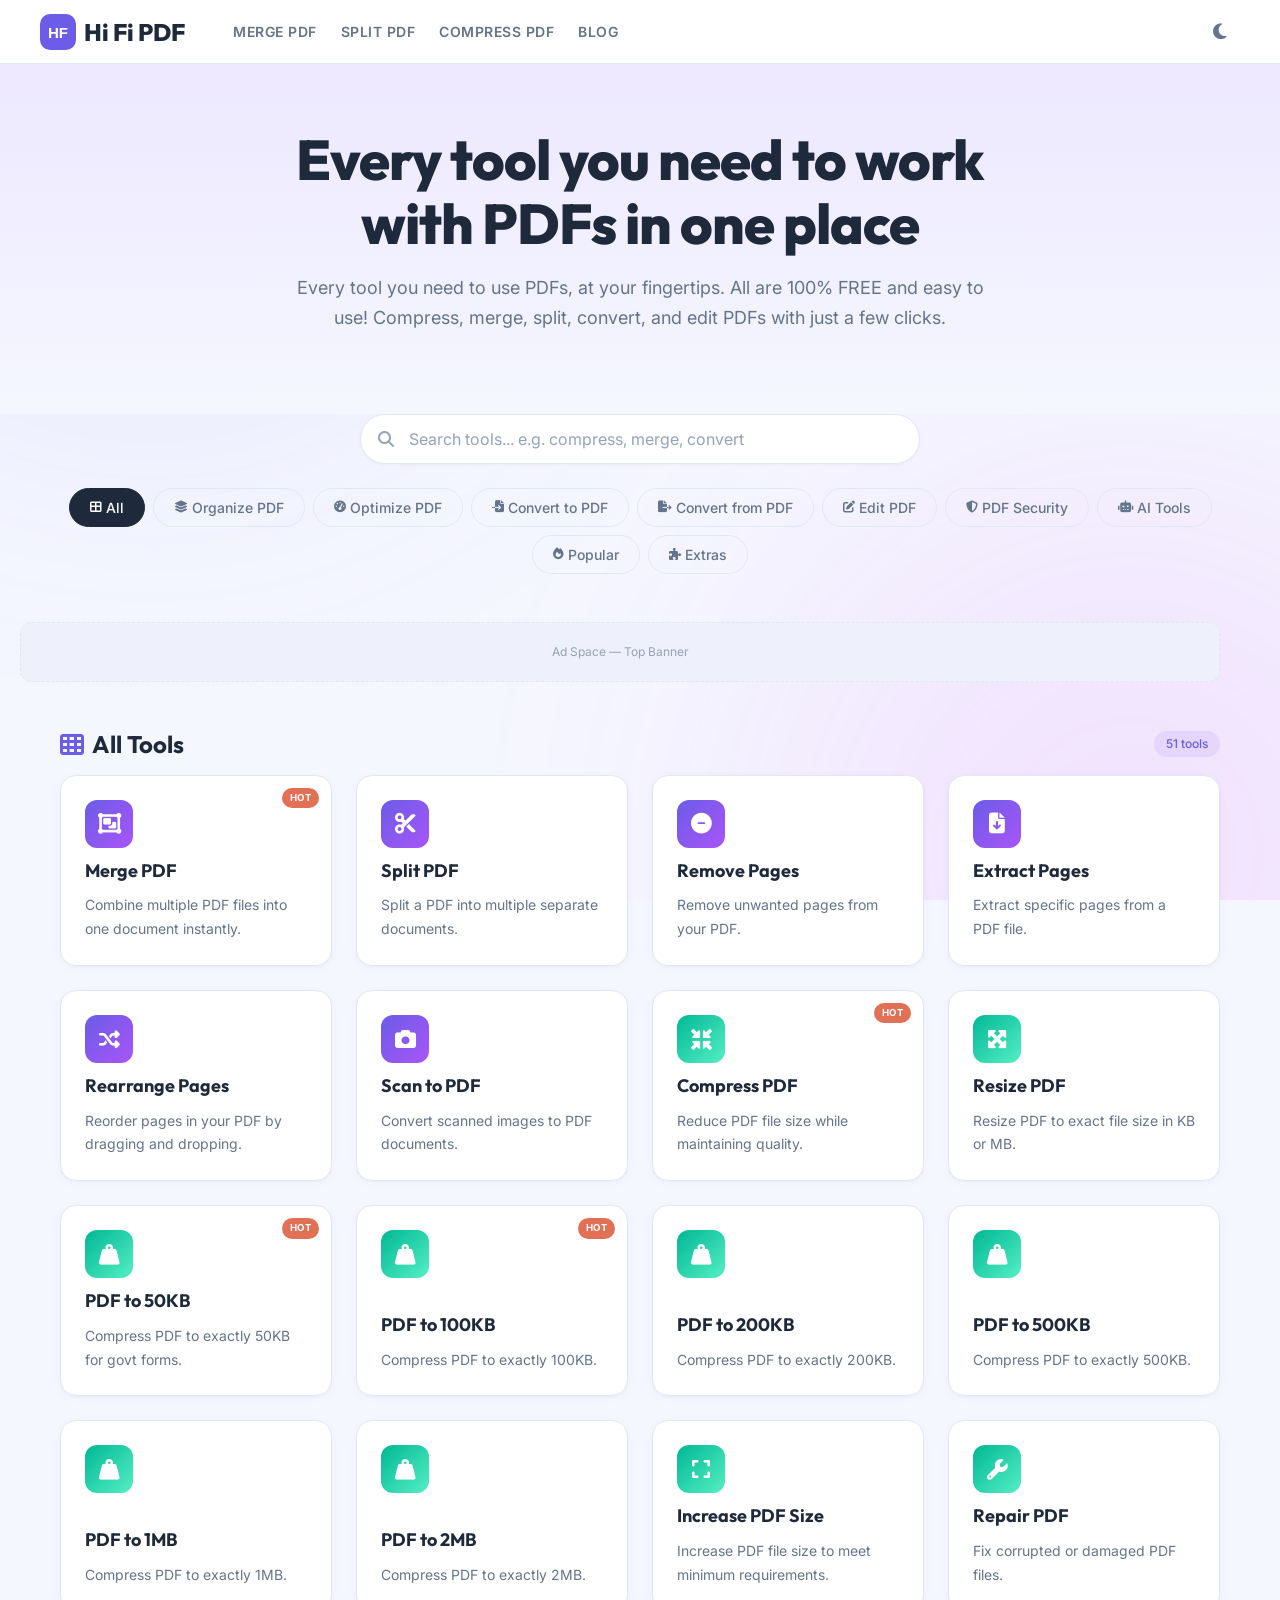
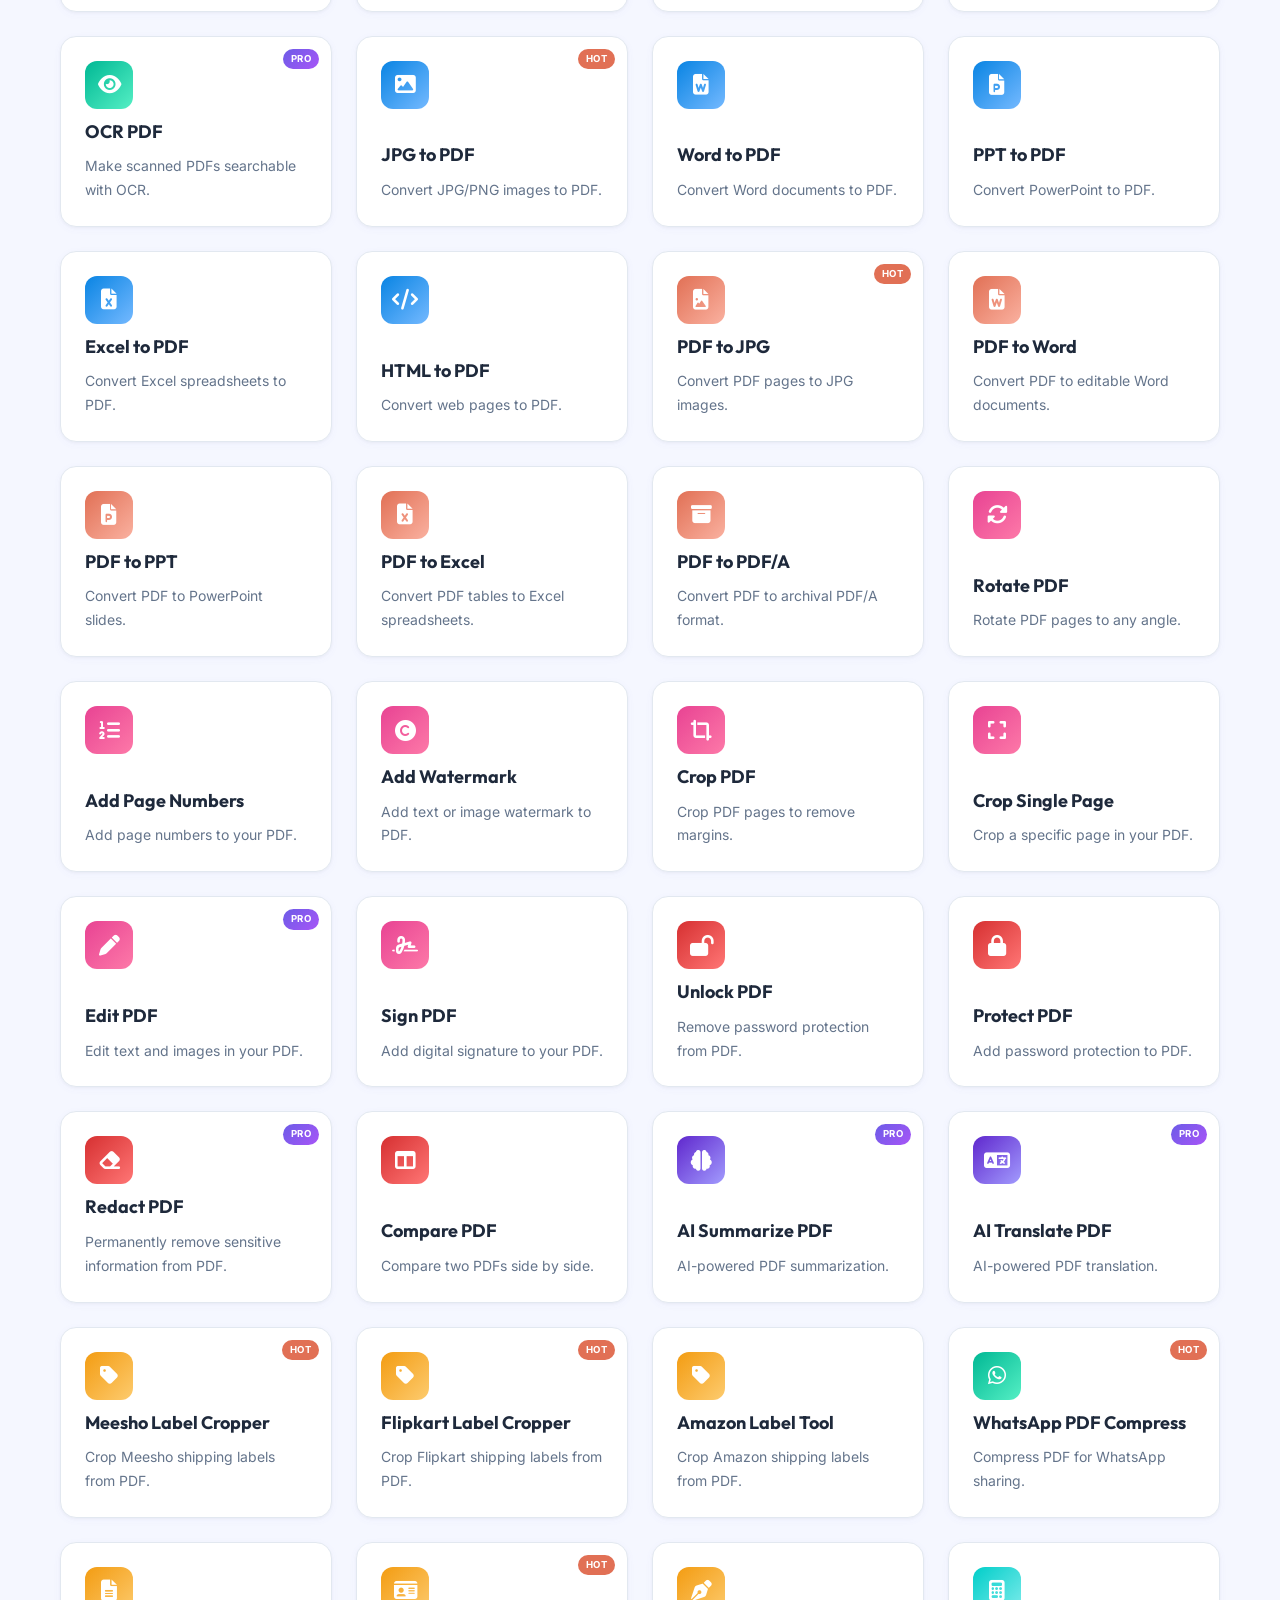
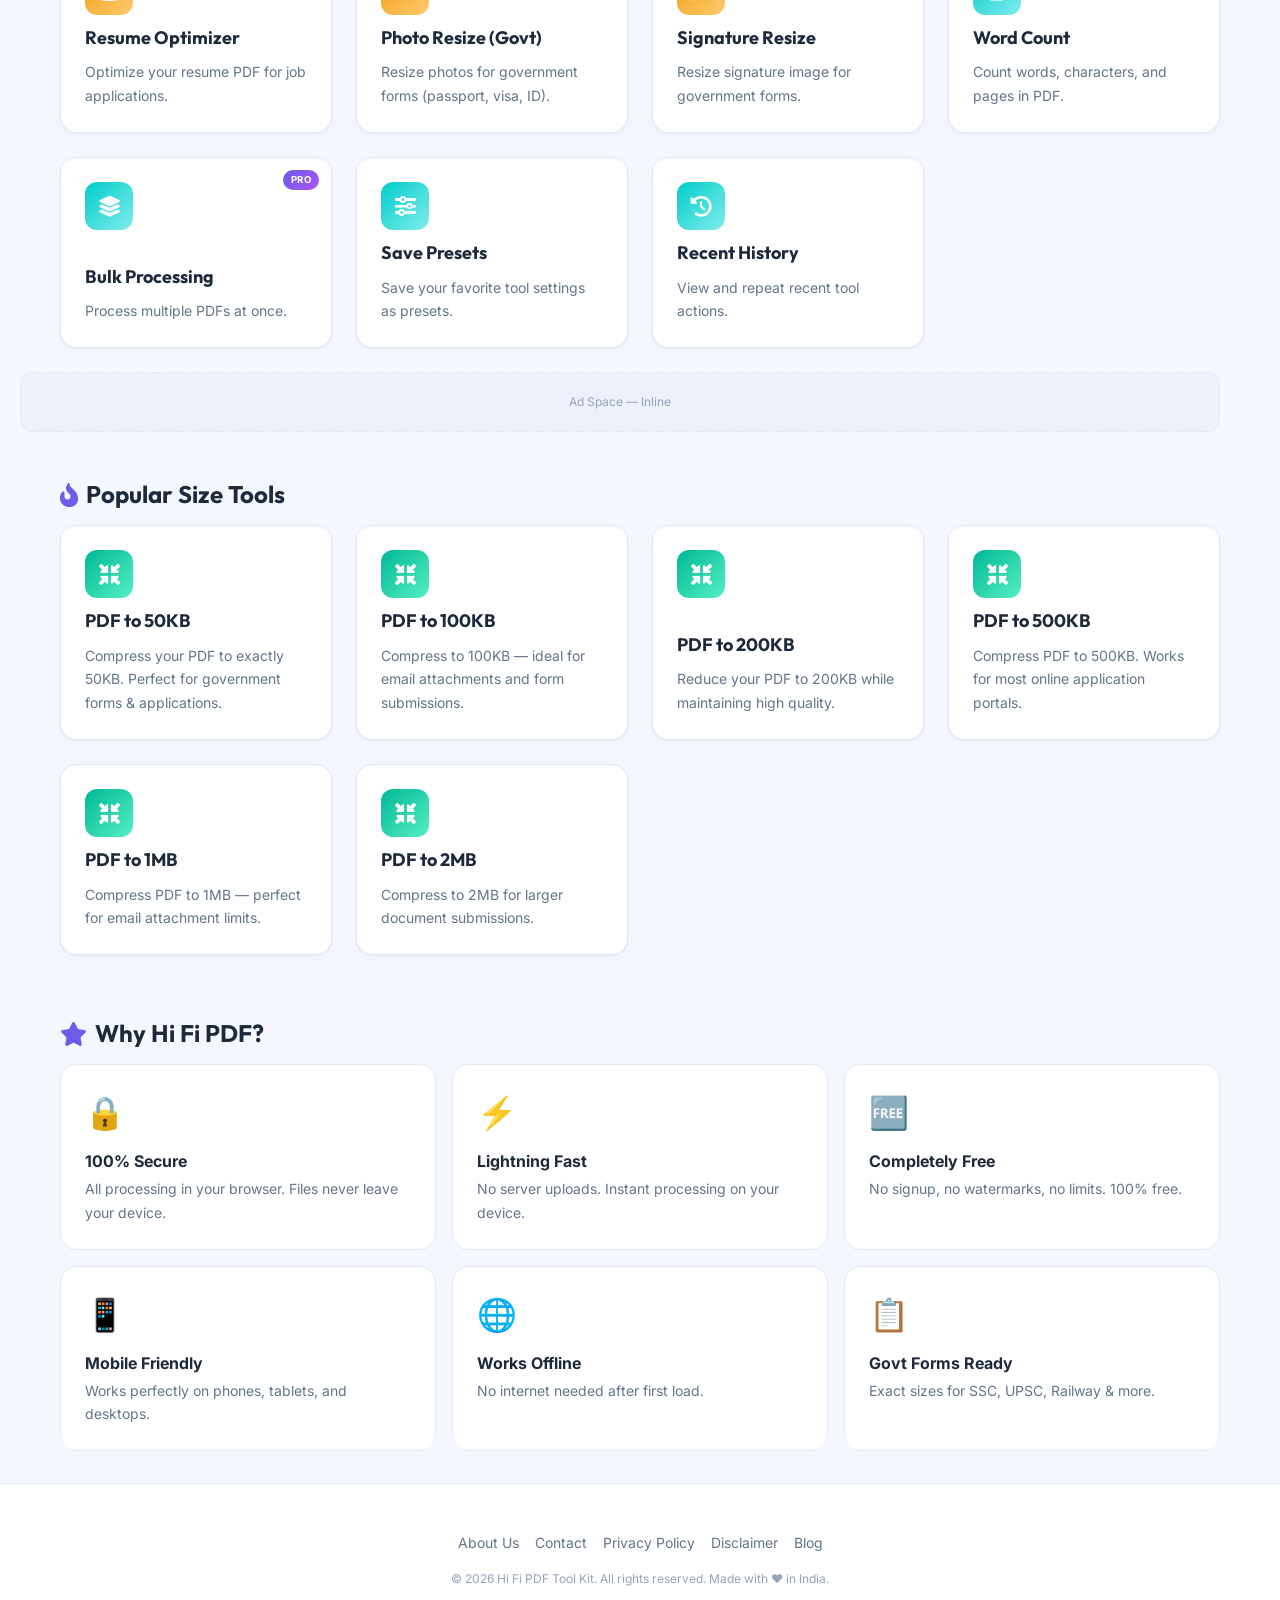
==== commit 23fd11f1: "Set default theme to light mode" ====
--- a/index.html
+++ b/index.html
@@ -1,5 +1,5 @@
 <!DOCTYPE html>
-<html lang="en" data-theme="dark">
+<html lang="en" data-theme="light">
 <head>
   <meta charset="UTF-8">
   <meta name="viewport" content="width=device-width, initial-scale=1.0, maximum-scale=5.0">
